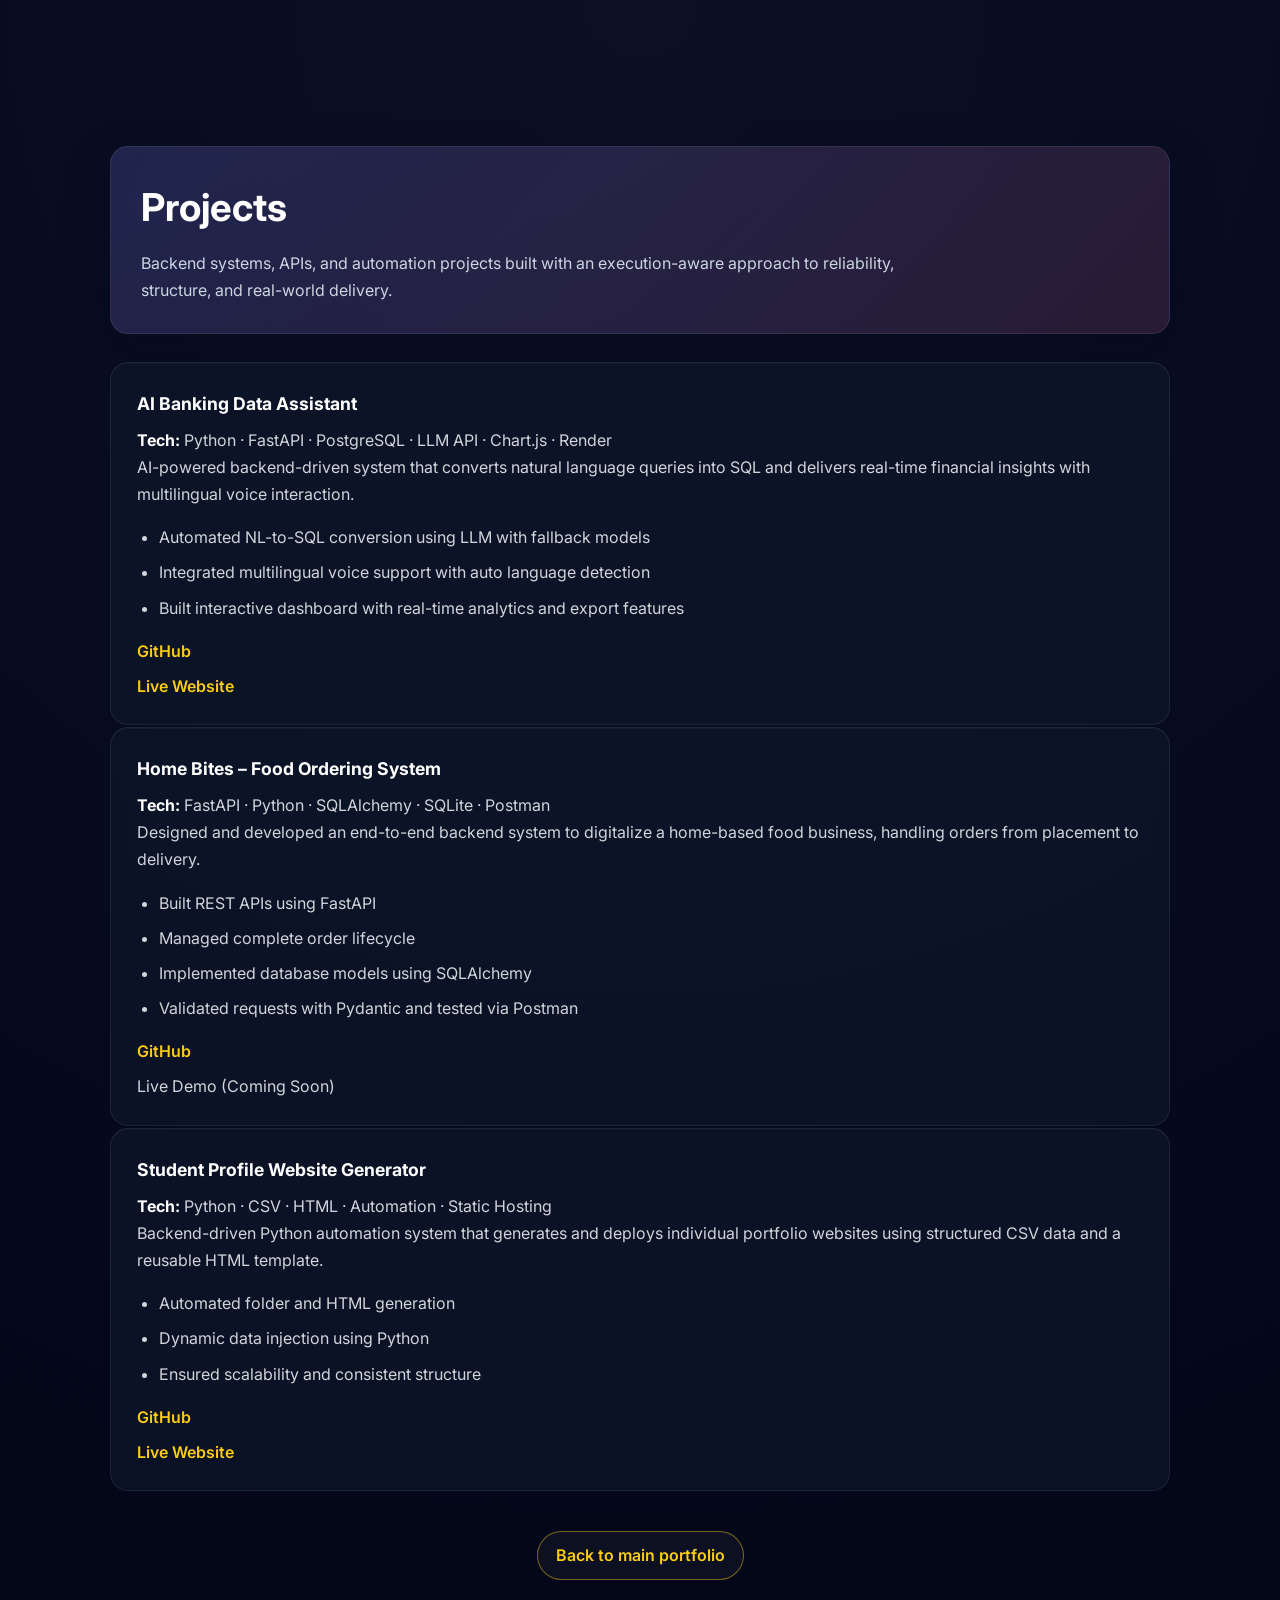
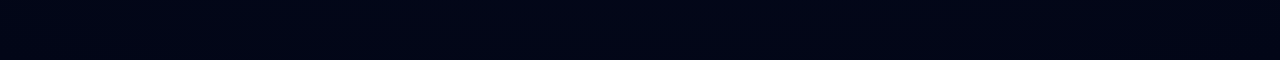
==== projects/index.html @ bf4d23d6 "Add projects page" ====
<!DOCTYPE html>
<html lang="en">
<head>
  <meta charset="UTF-8" />
  <meta name="viewport" content="width=device-width, initial-scale=1.0" />
  <title>Projects | Venkata Siva Rama Krishna Malla</title>
  <meta
    name="description"
    content="Projects by Venkata Siva Rama Krishna Malla, featuring backend-heavy full-stack systems and automation work."
  />
  <link href="https://fonts.googleapis.com/css2?family=Inter:wght@400;500;600;700&display=swap" rel="stylesheet">
  <link rel="stylesheet" href="../css/style.css" />
  <link rel="stylesheet" href="./style.css" />
</head>
<body>
  <main class="projects-page">
    <section class="projects-hero">
      <h1>Projects</h1>
      <p>
        Backend systems, APIs, and automation projects built with an execution-aware
        approach to reliability, structure, and real-world delivery.
      </p>
    </section>

    <div class="projects-list">
      <article class="project">
        <h3>AI Banking Data Assistant</h3>
        <p><strong>Tech:</strong> Python · FastAPI · PostgreSQL · LLM API · Chart.js · Render</p>
        <p>
          AI-powered backend-driven system that converts natural language queries into SQL
          and delivers real-time financial insights with multilingual voice interaction.
        </p>
        <ul>
          <li>Automated NL-to-SQL conversion using LLM with fallback models</li>
          <li>Integrated multilingual voice support with auto language detection</li>
          <li>Built interactive dashboard with real-time analytics and export features</li>
        </ul>
        <div class="project-links">
          <a href="https://github.com/MALLAVENKATASIVARAMAKRISHNA/AI-Banking-Data-Assistant/" target="_blank" rel="noreferrer">GitHub</a>
          <a href="#" target="_blank" rel="noreferrer">Live Website</a>
        </div>
      </article>

      <article class="project">
        <h3>Home Bites – Food Ordering System</h3>
        <p><strong>Tech:</strong> FastAPI · Python · SQLAlchemy · SQLite · Postman</p>
        <p>
          Designed and developed an end-to-end backend system to digitalize a home-based
          food business, handling orders from placement to delivery.
        </p>
        <ul>
          <li>Built REST APIs using FastAPI</li>
          <li>Managed complete order lifecycle</li>
          <li>Implemented database models using SQLAlchemy</li>
          <li>Validated requests with Pydantic and tested via Postman</li>
        </ul>
        <div class="project-links">
          <a href="https://github.com/MALLAVENKATASIVARAMAKRISHNA/home_bites" target="_blank" rel="noreferrer">GitHub</a>
          <span>Live Demo (Coming Soon)</span>
        </div>
      </article>

      <article class="project">
        <h3>Student Profile Website Generator</h3>
        <p><strong>Tech:</strong> Python · CSV · HTML · Automation · Static Hosting</p>
        <p>
          Backend-driven Python automation system that generates and deploys individual
          portfolio websites using structured CSV data and a reusable HTML template.
        </p>
        <ul>
          <li>Automated folder and HTML generation</li>
          <li>Dynamic data injection using Python</li>
          <li>Ensured scalability and consistent structure</li>
        </ul>
        <div class="project-links">
          <a href="https://github.com/MALLAVENKATASIVARAMAKRISHNA/profile_website" target="_blank" rel="noreferrer">GitHub</a>
          <a href="https://aikaryashala.com/vidyardhi/AIK073361/" target="_blank" rel="noreferrer">Live Website</a>
        </div>
      </article>
    </div>

    <div class="back-wrap">
      <a class="back-link" href="../index.html#projects">Back to main portfolio</a>
    </div>
  </main>
  <script src="./main.js"></script>
</body>
</html>
---- css/style.css ----
* { box-sizing: border-box; margin: 0; padding: 0; }

html { scroll-behavior: smooth; }

body {
  font-family: "Inter", sans-serif;
  background: radial-gradient(circle at top, #0b1025, #020617);
  color: #e5e7eb;
  line-height: 1.7;
}

/* ================= NAV ================= */
nav {
  position: fixed;
  top: 0;
  width: 100%;
  background: rgba(2,6,23,0.85);
  backdrop-filter: blur(10px);
  border-bottom: 1px solid #1f2933;
  z-index: 1000;
}

.nav-container {
  max-width: 1100px;
  margin: auto;
  padding: 14px 20px;
  display: flex;
  justify-content: space-between;
  align-items: center;
}

.nav-logo {
  font-size: 1.2rem;
  font-weight: 700;
  color: #facc15;
}

.nav-links {
  display: flex;
  align-items: center;
}

.nav-links a {
  color: #cbd5e1;
  text-decoration: none;
  margin-left: 22px;
  font-weight: 500;
}

.nav-links a:hover {
  color: #ffffff;
}

/* ================= STARTUP ================= */
#startup {
  position: fixed;
  inset: 0;
  background: radial-gradient(circle at center, #0b1025, #020617);
  color: #ffffff;
  display: flex;
  flex-direction: column;
  justify-content: center;
  align-items: center;
  z-index: 9999;
  animation: fadeOut 0.8s ease forwards;
  animation-delay: 3s;
}

#startup div {
  opacity: 0;
  animation: fadeInUp 0.8s ease forwards;
}

#startup .role { font-size: 2rem; font-weight: 700; color: #facc15; }
#startup .name { margin-top: 10px; font-size: 1.3rem; color: #e0e7ff; animation-delay: 0.4s; }
#startup .tagline { margin-top: 10px; color: #cbd5f5; animation-delay: 0.8s; }

@keyframes fadeInUp {
  from { opacity: 0; transform: translateY(25px); }
  to { opacity: 1; transform: translateY(0); }
}

@keyframes fadeOut {
  to { opacity: 0; visibility: hidden; }
}

/* ================= HERO ================= */
header {
  padding: 160px 20px 100px;
  text-align: center;
}

.profile-pic {
  width: 150px;
  height: 150px;
  border-radius: 50%;
  border: 4px solid #6366f1;
  object-fit: cover;
  margin-bottom: 22px;
}

header h1 { font-size: 2.9rem; }

header p {
  margin: 15px auto 35px;
  max-width: 780px;
  color: #cbd5e1;
}

/* ================= BUTTONS ================= */
.btn-group a {
  background: linear-gradient(135deg, #6366f1, #ec4899);
  color: #ffffff;
  text-decoration: none;
  padding: 12px 22px;
  border-radius: 30px;
  margin: 8px;
  font-weight: 600;
  display: inline-block;
  box-shadow: 0 0 15px rgba(236,72,153,0.4);
  transition: 0.3s ease;
}

.btn-group a:hover {
  transform: translateY(-3px);
  box-shadow: 0 0 25px rgba(99,102,241,0.8);
}

/* ================= SECTIONS ================= */
section {
  max-width: 1100px;
  margin: 90px auto;
  padding: 0 20px;
}

section h2 {
  font-size: 2rem;
  margin-bottom: 22px;
  color: #facc15;
}

/* ================= GRID ================= */
.grid {
  display: grid;
  grid-template-columns: repeat(auto-fit, minmax(260px, 1fr));
  gap: 24px;
}

/* ================= GLASS CARDS ================= */
.card, .project, .education {
  background: rgba(255,255,255,0.04);
  backdrop-filter: blur(6px);
  padding: 26px;
  border-radius: 14px;
  border: 1px solid rgba(255,255,255,0.08);
  transition: 0.3s ease;
}

.card:hover, .project:hover, .education:hover {
  border-color: #6366f1;
  box-shadow: 0 0 20px rgba(99,102,241,0.3);
}

ul { padding-left: 18px; color: #d1d5db; }
ul li { margin-bottom: 8px; }

/* ================= FOOTER ================= */
footer {
  text-align: center;
  padding: 30px 18px;
  border-top: 1px solid #1f2933;
  color: #94a3b8;
}

footer a {
  color: #f472b6;
  text-decoration: none;
  font-weight: 600;
}

/* ================= CONTACT BUTTON ================= */
.contact-btn {
  background: linear-gradient(135deg, #f59e0b, #ec4899);
  color: white;
  border: none;
  padding: 8px 16px;
  border-radius: 20px;
  cursor: pointer;
  font-weight: 600;
  margin-left: 15px;
}

.contact-btn:hover {
  opacity: 0.9;
}

/* ================= CONTACT MODAL ================= */
.contact-modal {
  position: fixed;
  inset: 0;
  background: rgba(0,0,0,0.7);
  display: none;
  align-items: center;
  justify-content: center;
  z-index: 9999;
}

.contact-box {
  background: #020617;
  border: 1px solid #334155;
  padding: 25px 30px;
  border-radius: 14px;
  text-align: center;
  width: 300px;
  position: relative;
}

.contact-box h3 {
  margin-bottom: 10px;
  color: #facc15;
}

.contact-box img {
  margin-top: 10px;
  border-radius: 10px;
}

.close-btn {
  position: absolute;
  top: 8px;
  right: 14px;
  font-size: 22px;
  cursor: pointer;
}

/* ================= SCROLL REVEAL ================= */
.animate {
  opacity: 0;
  transform: translateY(30px);
  transition: all 0.8s ease;
}

.animate.show {
  opacity: 1;
  transform: translateY(0);
}
/* ================= MOBILE NAVBAR ================= */
.menu-toggle {
  display: none;
  font-size: 1.8rem;
  cursor: pointer;
  color: #facc15;
}

/* Mobile styles */
@media (max-width: 768px) {
  .menu-toggle {
    display: block;
  }

  .nav-links {
    position: absolute;
    top: 64px;
    right: 0;
    background: rgba(2,6,23,0.95);
    backdrop-filter: blur(10px);
    width: 100%;
    flex-direction: column;
    align-items: center;
    display: none;
    padding: 20px 0;
    border-top: 1px solid #1f2933;
  }

  .nav-links a,
  .nav-links button {
    margin: 12px 0;
  }

  .nav-links.show {
    display: flex;
  }
}
/* ================= STARTUP MOBILE FIX ================= */

#startup {
  padding: 20px;
  text-align: center;
}

/* Default desktop spacing already fine */

/* Mobile adjustments */
@media (max-width: 768px) {
  #startup {
    justify-content: center;
    align-items: center;
  }

  #startup .role {
    font-size: 1.4rem;
    line-height: 1.4;
  }

  #startup .name {
    font-size: 1.1rem;
  }

  #startup .tagline {
    font-size: 0.95rem;
  }
}

/* Very small phones */
@media (max-width: 420px) {
  #startup .role {
    font-size: 1.2rem;
  }

  #startup .name {
    font-size: 1rem;
  }

  #startup .tagline {
    font-size: 0.85rem;
  }
}
---- projects/style.css ----
body {
  min-height: 100vh;
  font-family: "Inter", sans-serif;
  background: radial-gradient(circle at top, #0b1025, #020617);
  color: #e5e7eb;
  line-height: 1.7;
}

.projects-page {
  max-width: 1100px;
  margin: 0 auto;
  padding: 56px 20px 80px;
}

.projects-hero {
  margin-bottom: 28px;
  padding: 28px 30px;
  border-radius: 18px;
  background:
    linear-gradient(135deg, rgba(99, 102, 241, 0.18), rgba(236, 72, 153, 0.1)),
    rgba(255, 255, 255, 0.04);
  border: 1px solid rgba(255, 255, 255, 0.08);
  box-shadow: 0 18px 45px rgba(2, 6, 23, 0.28);
}

.projects-hero h1 {
  font-size: 2.4rem;
  margin-bottom: 10px;
  color: #ffffff;
}

.projects-hero p {
  max-width: 760px;
  color: #cbd5e1;
  font-size: 1rem;
}

.projects-list {
  display: grid;
  gap: 2px;
}

.project {
  opacity: 0;
  transform: translateY(22px);
  transition:
    opacity 0.75s ease,
    transform 0.75s ease,
    border-color 0.3s ease,
    box-shadow 0.3s ease;
  background: rgba(15, 23, 42, 0.72);
  border: 1px solid rgba(148, 163, 184, 0.12);
  border-radius: 18px;
  padding: 26px 26px 24px;
  box-shadow: inset 0 1px 0 rgba(255, 255, 255, 0.03);
}

.project.show {
  opacity: 1;
  transform: translateY(0);
}

.project:hover {
  border-color: rgba(99, 102, 241, 0.9);
  box-shadow:
    0 0 0 1px rgba(99, 102, 241, 0.28),
    0 0 26px rgba(99, 102, 241, 0.22),
    0 18px 38px rgba(2, 6, 23, 0.28),
    inset 0 1px 0 rgba(255, 255, 255, 0.04);
}

.project h3 {
  margin-bottom: 8px;
  color: #ffffff;
  font-size: 1.1rem;
}

.project p {
  color: #d1d5db;
}

.project ul {
  margin-top: 16px;
  padding-left: 22px;
  color: #d1d5db;
}

.project strong {
  color: #ffffff;
}

.project-links {
  margin-top: 16px;
  display: grid;
  gap: 8px;
  color: #d1d5db;
}

.project-links a,
.back-link {
  color: #facc15;
  text-decoration: none;
  font-weight: 600;
}

.project-links a {
  width: fit-content;
}

.project-links a:hover,
.back-link:hover {
  color: #ffffff;
}

.back-wrap {
  margin-top: 40px;
  text-align: center;
}

.back-link {
  display: inline-block;
  padding: 10px 18px;
  border: 1px solid rgba(250, 204, 21, 0.45);
  border-radius: 999px;
  background: rgba(255, 255, 255, 0.04);
}

@media (max-width: 768px) {
  .projects-page {
    padding-top: 36px;
  }

  .projects-hero {
    padding: 24px;
  }

  .projects-hero h1 {
    font-size: 2.1rem;
  }

  .projects-hero p {
    font-size: 1rem;
  }

  .project {
    padding: 22px 20px;
  }
}
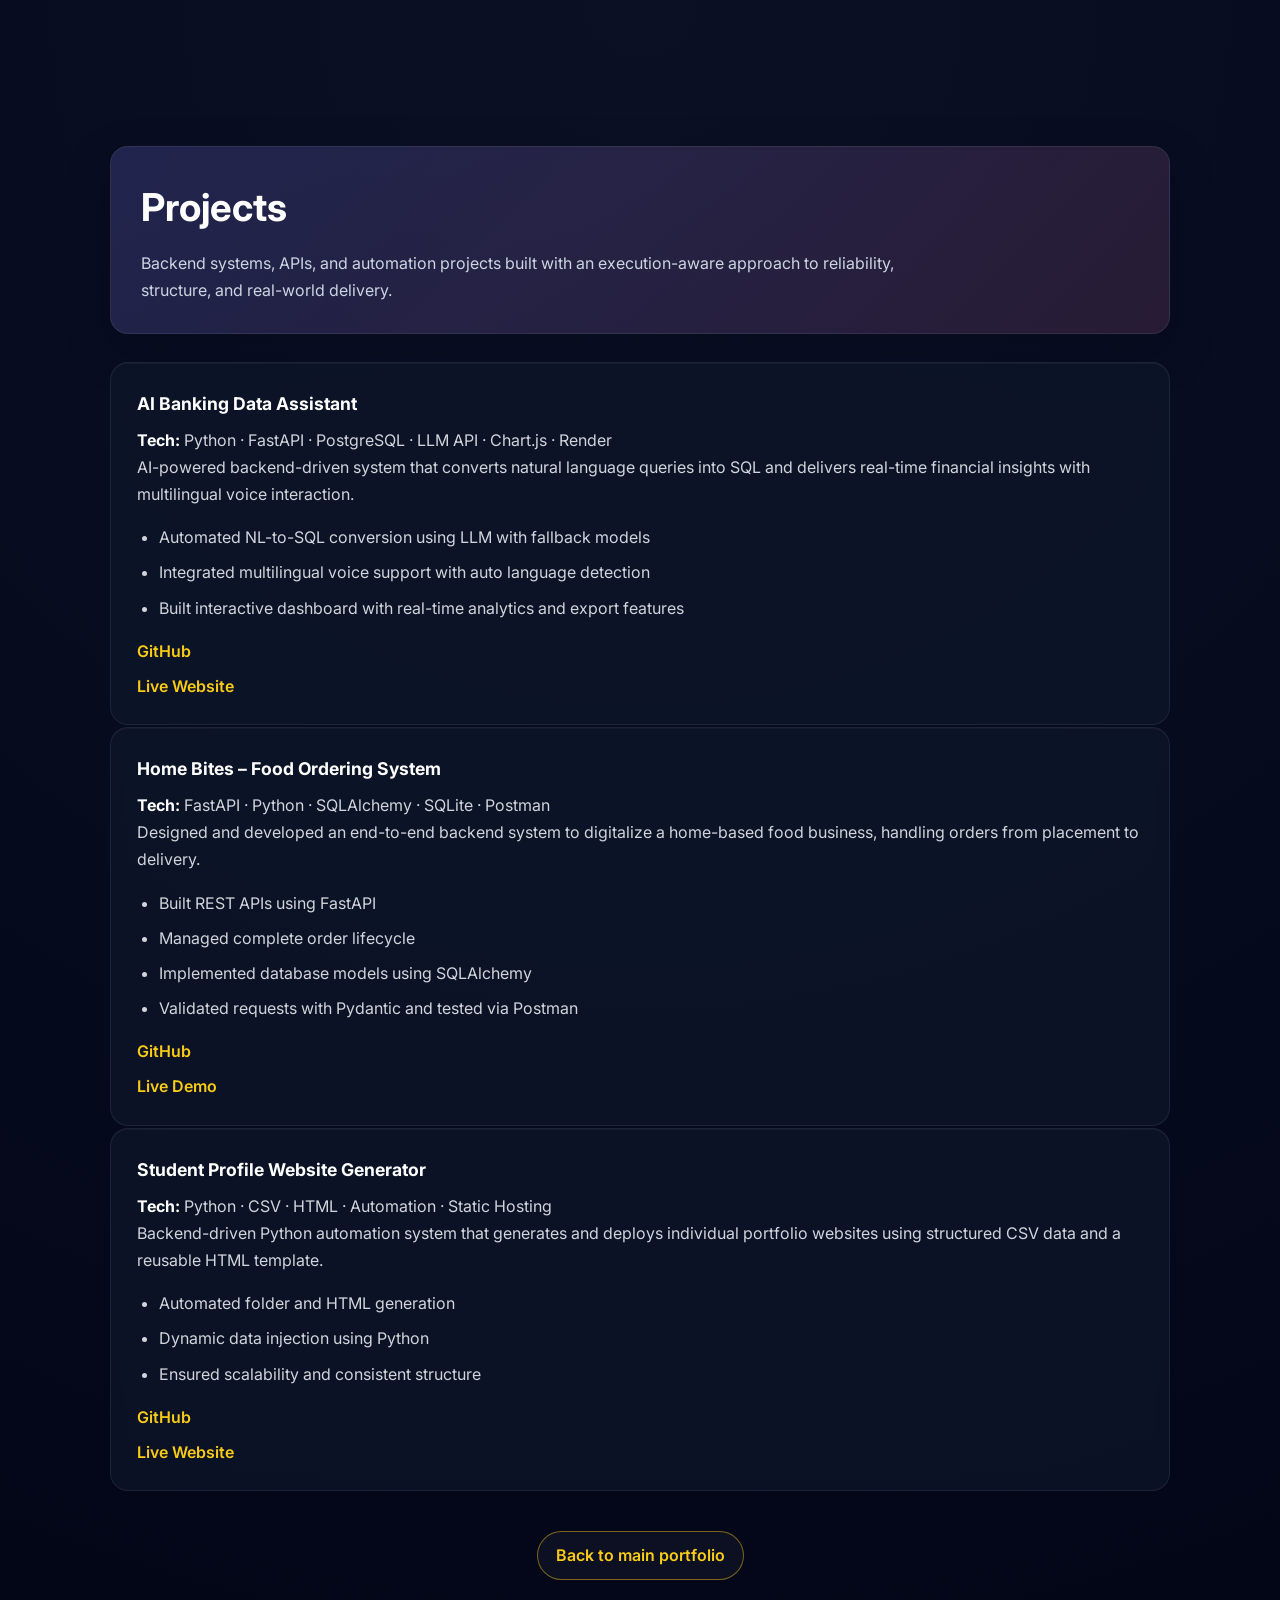
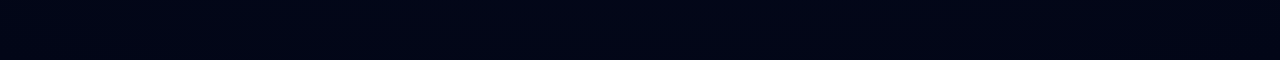
==== commit ccbb4920: "Update Home Bites live link" ====
--- a/projects/index.html
+++ b/projects/index.html
@@ -56,7 +56,7 @@
         </ul>
         <div class="project-links">
           <a href="https://github.com/MALLAVENKATASIVARAMAKRISHNA/home_bites" target="_blank" rel="noreferrer">GitHub</a>
-          <span>Live Demo (Coming Soon)</span>
+          <a href="https://home-bites-frontend.onrender.com/" target="_blank" rel="noreferrer">Live Demo</a>
         </div>
       </article>
 
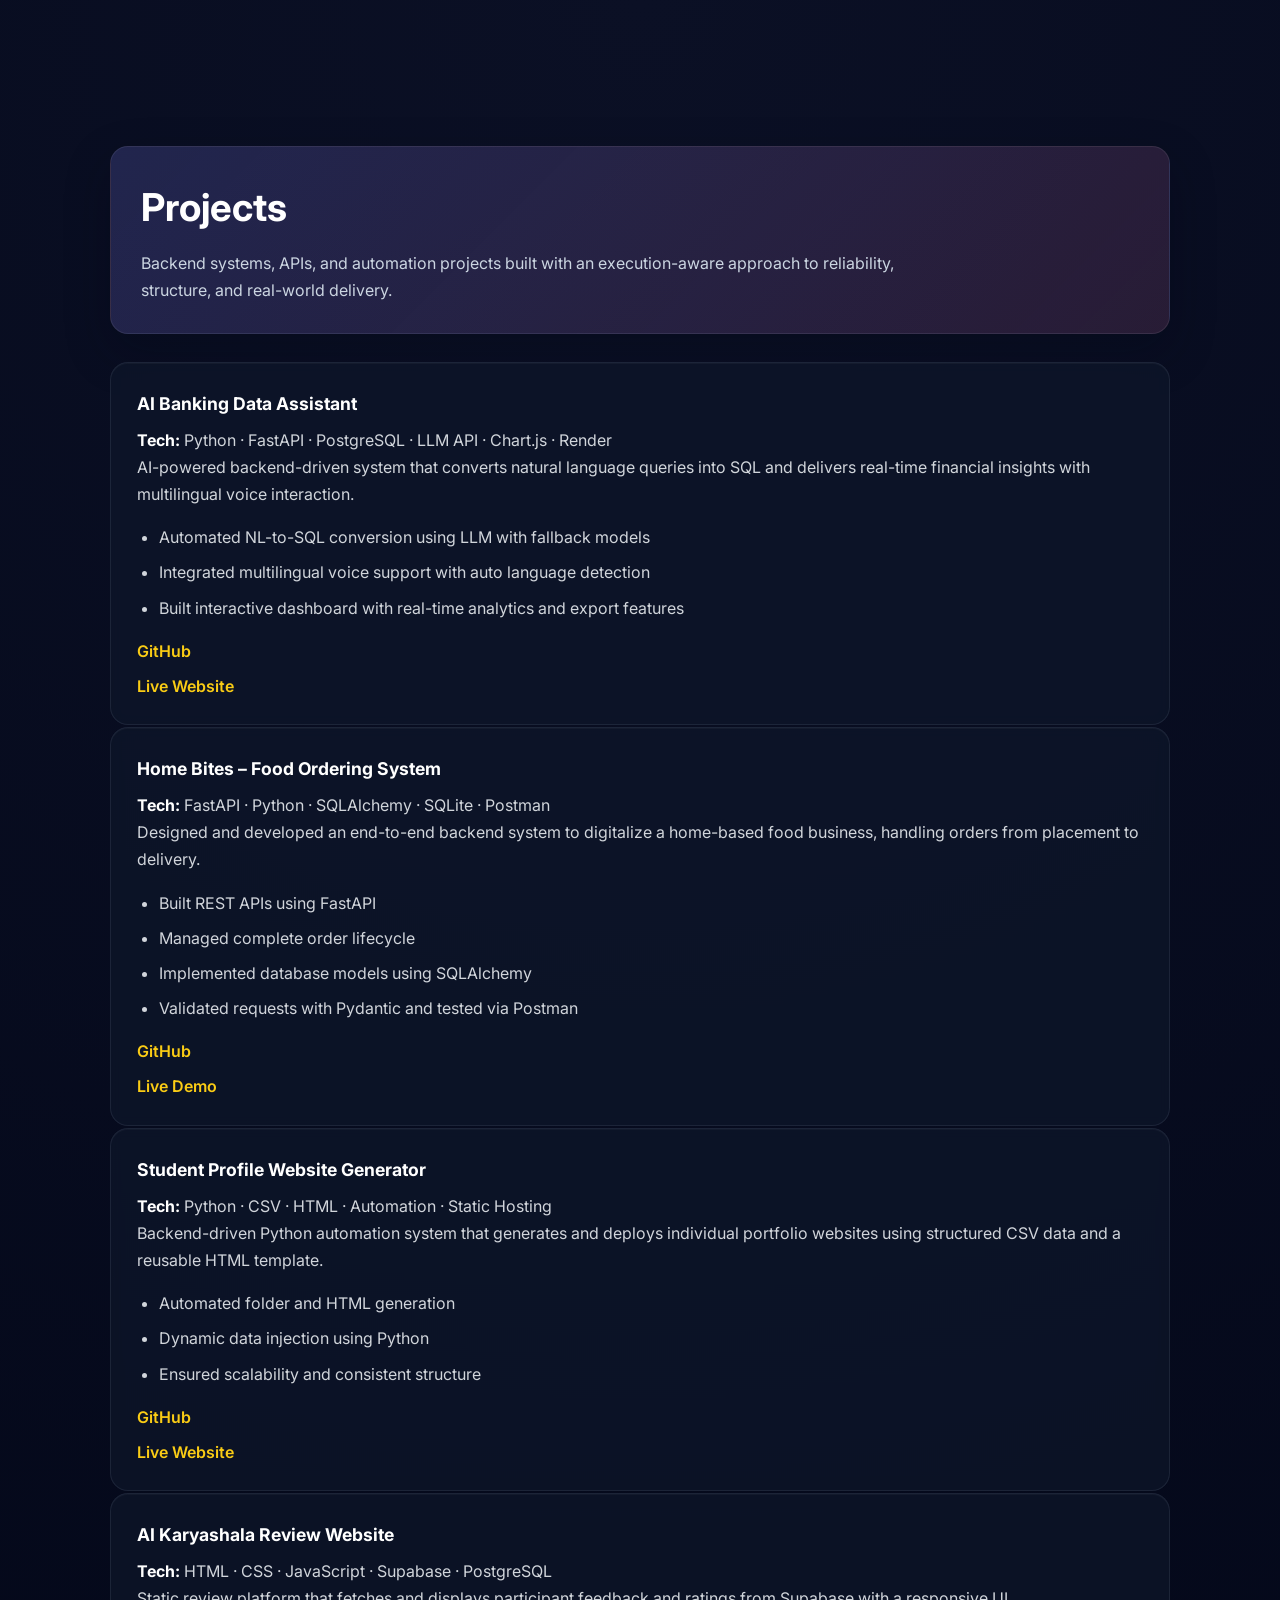
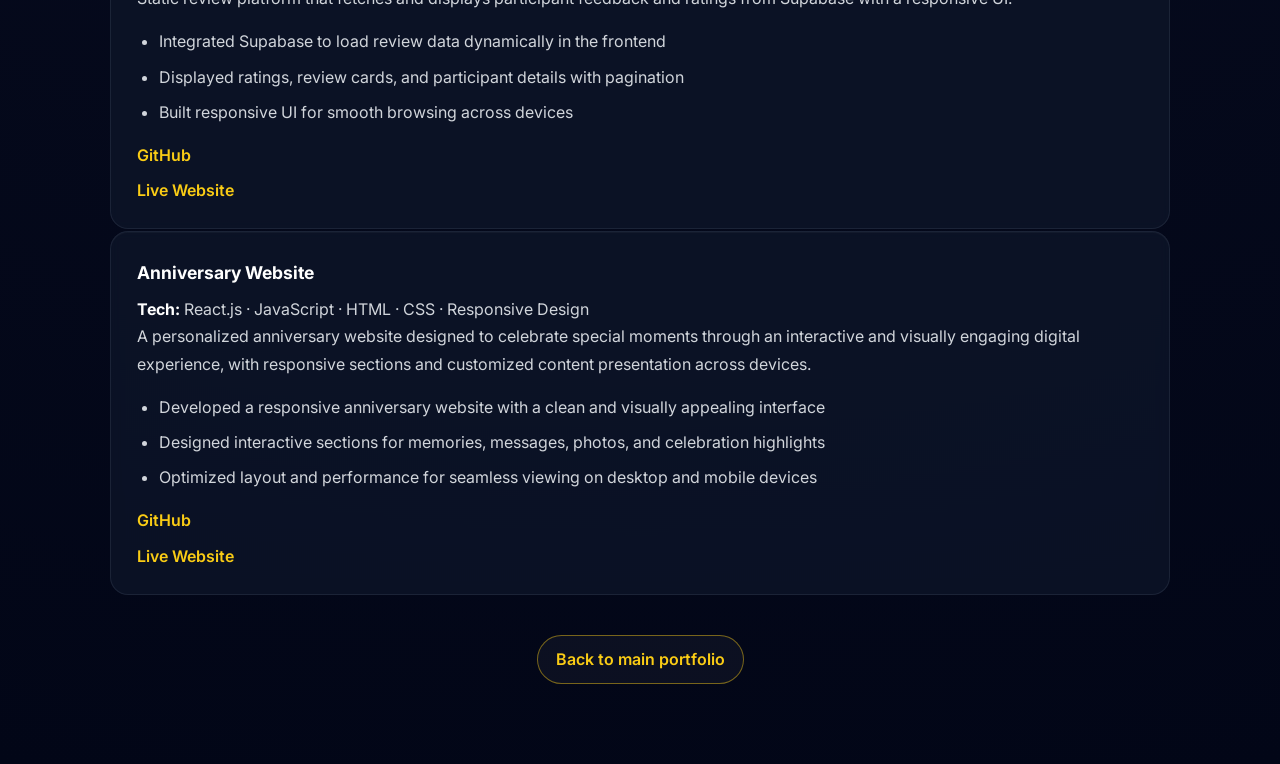
==== commit c658807f: "Add review and anniversary projects" ====
--- a/projects/index.html
+++ b/projects/index.html
@@ -77,6 +77,43 @@
           <a href="https://aikaryashala.com/vidyardhi/AIK073361/" target="_blank" rel="noreferrer">Live Website</a>
         </div>
       </article>
+
+      <article class="project">
+        <h3>AI Karyashala Review Website</h3>
+        <p><strong>Tech:</strong> HTML · CSS · JavaScript · Supabase · PostgreSQL</p>
+        <p>
+          Static review platform that fetches and displays participant feedback and ratings
+          from Supabase with a responsive UI.
+        </p>
+        <ul>
+          <li>Integrated Supabase to load review data dynamically in the frontend</li>
+          <li>Displayed ratings, review cards, and participant details with pagination</li>
+          <li>Built responsive UI for smooth browsing across devices</li>
+        </ul>
+        <div class="project-links">
+          <a href="https://github.com/MALLAVENKATASIVARAMAKRISHNA/review_website" target="_blank" rel="noreferrer">GitHub</a>
+          <a href="https://mallavenkatasivaramakrishna.github.io/review_website/" target="_blank" rel="noreferrer">Live Website</a>
+        </div>
+      </article>
+
+      <article class="project">
+        <h3>Anniversary Website</h3>
+        <p><strong>Tech:</strong> React.js · JavaScript · HTML · CSS · Responsive Design</p>
+        <p>
+          A personalized anniversary website designed to celebrate special moments through
+          an interactive and visually engaging digital experience, with responsive sections
+          and customized content presentation across devices.
+        </p>
+        <ul>
+          <li>Developed a responsive anniversary website with a clean and visually appealing interface</li>
+          <li>Designed interactive sections for memories, messages, photos, and celebration highlights</li>
+          <li>Optimized layout and performance for seamless viewing on desktop and mobile devices</li>
+        </ul>
+        <div class="project-links">
+          <a href="https://github.com/MALLAVENKATASIVARAMAKRISHNA/marriage-website" target="_blank" rel="noreferrer">GitHub</a>
+          <a href="https://mallavenkatasivaramakrishna.github.io/marriage-website/" target="_blank" rel="noreferrer">Live Website</a>
+        </div>
+      </article>
     </div>
 
     <div class="back-wrap">
